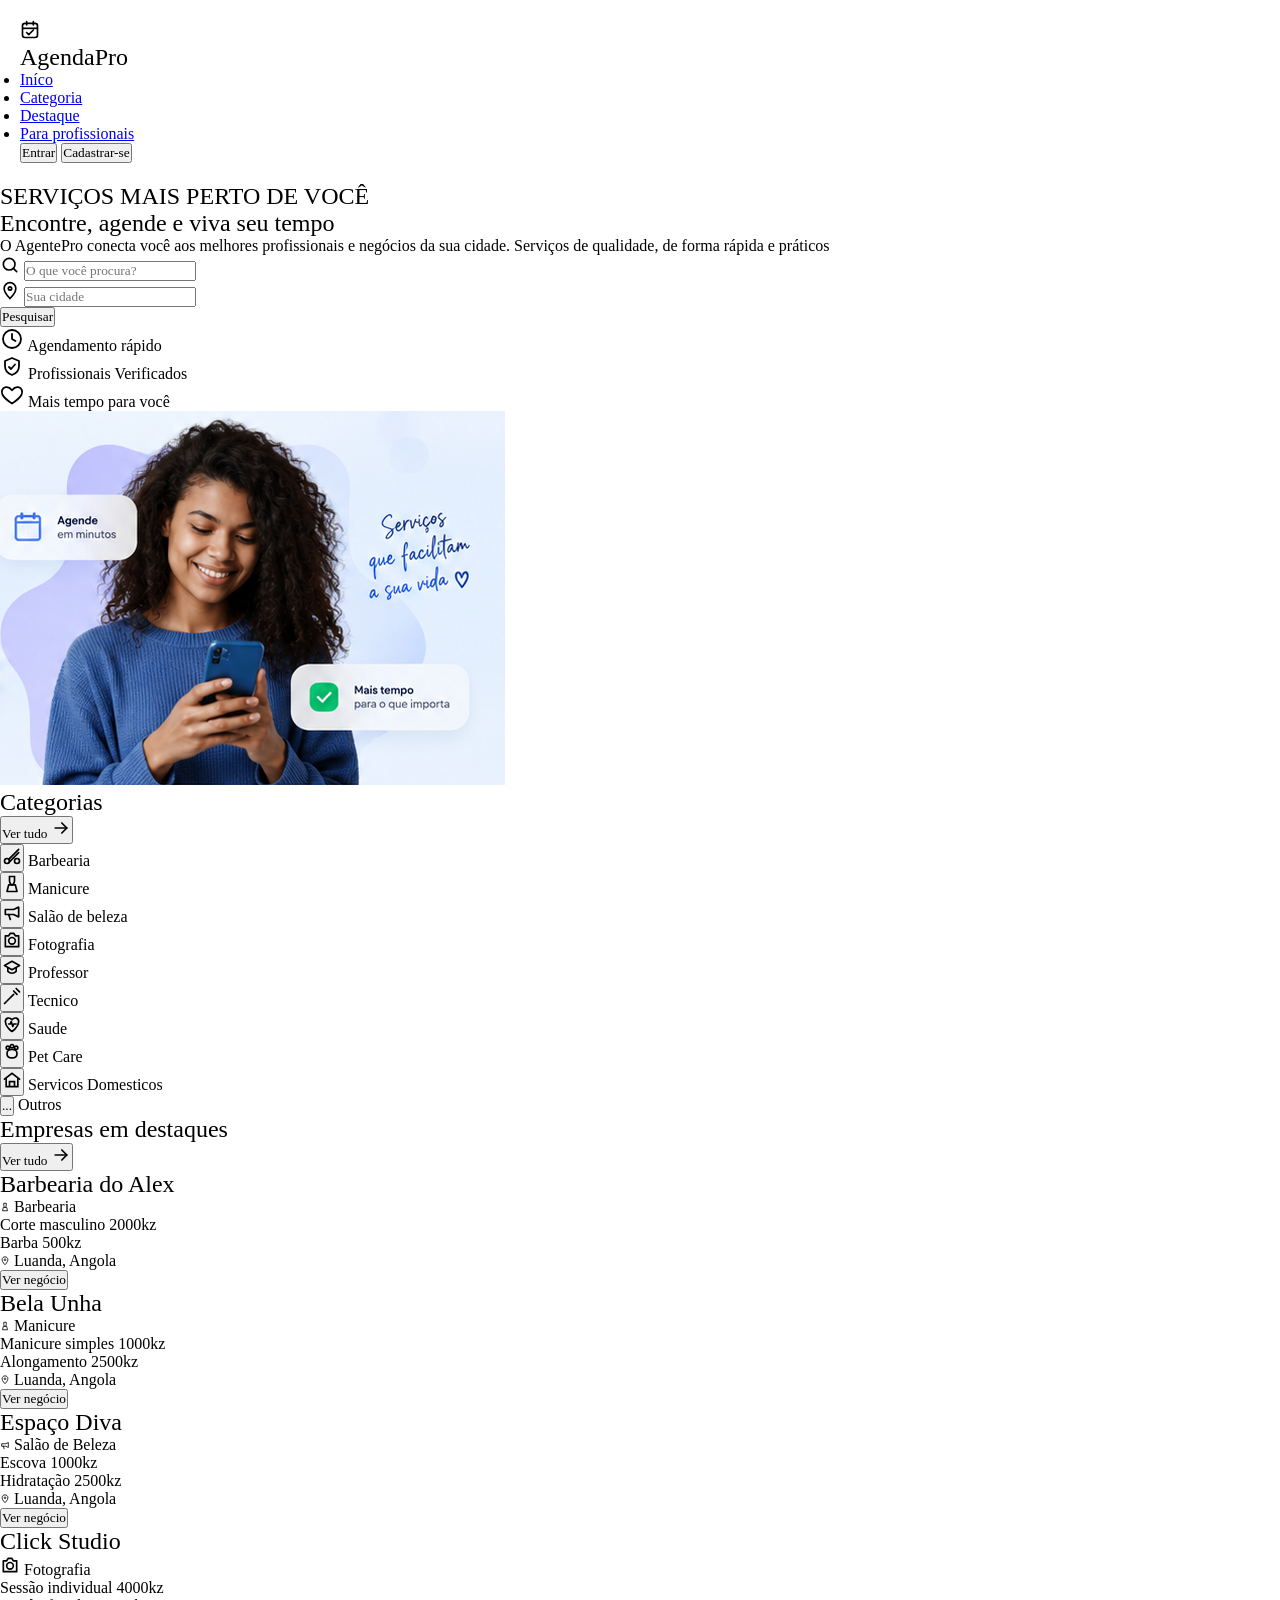
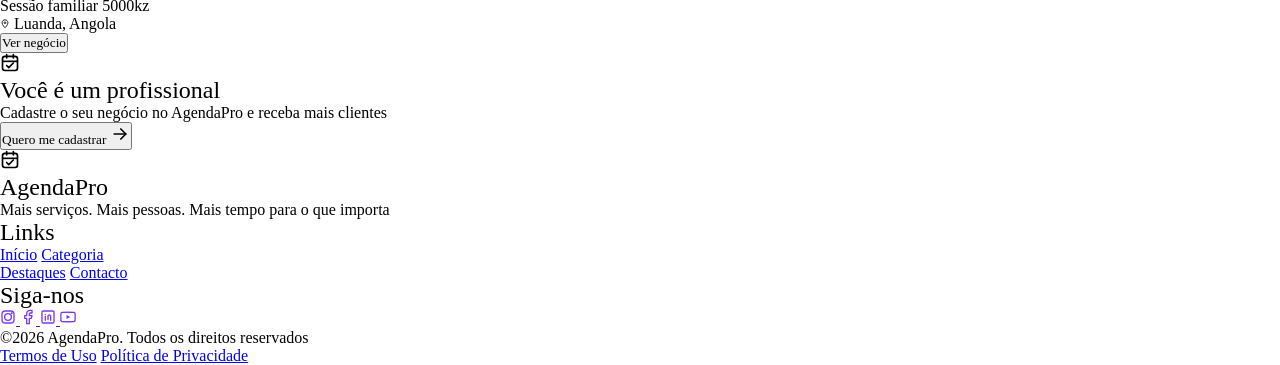
==== index.html @ dd59af43 "HTML Terminado" ====
<!DOCTYPE html>
<html lang="pt-br">

<head>
    <meta charset="UTF-8">
    <meta name="viewport" content="width=device-width, initial-scale=1.0">
    <link rel="stylesheet" href="src/css/import.css">
    <title>AgendaPro - Home</title>
</head>

<body>
    <header>
        <div class="agendaPro">
            <svg viewBox="0 0 24 24" fill="none" width="20px">
                <rect x="3" y="4" width="18" height="17" rx="3" stroke="currentColor" stroke-width="2" />
                <path d="M8 2V6M16 2V6" stroke="currentColor" stroke-width="2" stroke-linecap="round" />
                <path d="M3 10H21" stroke="currentColor" stroke-width="2" />
                <path d="M8 15L10.5 17.5L16 12" stroke="currentColor" stroke-width="2" stroke-linecap="round"
                    stroke-linejoin="round" />
            </svg>
            <h2>Agenda<span>Pro</span></h2>
        </div>
        <nav class="navbar">
            <ul>
                <li><a href="#home">Iníco</a></li>
                <li><a href="#categoria">Categoria</a></li>
                <li><a href="#destaque">Destaque</a></li>
                <li><a href="#profissional">Para profissionais</a></li>
            </ul>
        </nav>
        <div class="loginCadastro perfil">
            <button type="button" class="login">Entrar</button>
            <button type="button" class="cadastro">Cadastrar-se</button>
        </div>
    </header>

    <main class="container">
        <section id="home">
            <div class="content">
                <h2>SERVIÇOS MAIS PERTO DE VOCÊ</h2>
                <h1>Encontre, agende e <span>viva seu tempo</span></h1>
                <p>O AgentePro conecta você aos melhores profissionais e negócios da sua cidade. Serviços de qualidade,
                    de forma rápida e práticos</p>
                <div class="search-content">
                    <div class="content-input">
                        <svg viewBox="0 0 24 24" fill="none" width="20px">
                            <circle cx="11" cy="11" r="7" stroke="currentColor" stroke-width="2" />
                            <path d="M20 20L16 16" stroke="currentColor" stroke-width="2" stroke-linecap="round" />
                        </svg>
                        <input type="text" name="" id="search" placeholder="O que você procura?">
                    </div>
                    <div class="content-input">
                        <svg viewBox="0 0 24 24" fill="none" width="20px">
                            <path d="M12 21C12 21 19 14 19 9
                                     C19 5.1 15.9 2 12 2
                                     C8.1 2 5 5.1 5 9
                                     C5 14 12 21 12 21Z" stroke="currentColor" stroke-width="2" />
                            <circle cx="12" cy="9" r="2" stroke="currentColor" stroke-width="2" />
                        </svg>
                        <input type="text" name="" id="location" placeholder="Sua cidade">
                    </div>
                    <button type="button" class="pesquisar">Pesquisar</button>
                </div>
            </div>
            <div class="content-info">
                <div class="info">
                    <svg width="24" height="24" viewBox="0 0 24 24" fill="none" xmlns="http://www.w3.org/2000/svg"
                        xmlns:c2pa="http://c2pa.org/manifest" width="20px">
                        <circle cx="12" cy="12" r="9" stroke="currentColor" stroke-width="1.8" />
                        <path d="M12 7v5l3.5 2" stroke="currentColor" stroke-width="1.8" stroke-linecap="round"
                            stroke-linejoin="round" />
                    </svg>

                    <span>Agendamento rápido</span>
                </div>
                <div class="info">
                    <svg width="24" height="24" viewBox="0 0 24 24" fill="none" xmlns="http://www.w3.org/2000/svg"
                        xmlns:c2pa="http://c2pa.org/manifest" width="20px">
                        <path d="M12 3l7 3v5c0 4.5-3 7.6-7 9-4-1.4-7-4.5-7-9V6l7-3z" stroke="currentColor"
                            stroke-width="1.8" stroke-linecap="round" stroke-linejoin="round" />
                        <path d="M9 12l2 2 4-4.5" stroke="currentColor" stroke-width="1.8" stroke-linecap="round"
                            stroke-linejoin="round" />
                    </svg>
                    <span>Profissionais Verificados</span>
                </div>
                <div class="info">
                    <svg width="24" height="24" viewBox="0 0 24 24" fill="none" xmlns="http://www.w3.org/2000/svg"
                        xmlns:c2pa="http://c2pa.org/manifest" width="20px">
                        <path
                            d="M12 20.5s-7-4.35-9.5-8.7C.9 8.6 2.1 5 5.6 4.2 8 3.6 10 4.7 12 7.2c2-2.5 4-3.6 6.4-3 3.5.8 4.7 4.4 3.1 7.6C19 16.15 12 20.5 12 20.5z"
                            stroke="currentColor" stroke-width="1.8" stroke-linecap="round" stroke-linejoin="round" />
                    </svg>
                    <span>Mais tempo para você</span>
                </div>
            </div>
            <img src="src/images/home-jovem.png" alt="banner">
        </section>
        <section id="categoria">
            <div class="all-view">
                <h1>Categorias</h1>
                <button type="button" class="btn-view">
                    <span>Ver tudo</span>
                    <svg viewBox="0 0 24 24" fill="none" width="20px">
                        <path d="M5 12H19" stroke="currentColor" stroke-width="2" stroke-linecap="round" />
                        <path d="M13 6L19 12L13 18" stroke="currentColor" stroke-width="2" stroke-linecap="round"
                            stroke-linejoin="round" />
                    </svg>
                </button>
            </div>
            <div class="content-categorias">
                <div class="categoria-icon">
                    <button class="">
                        <svg viewBox="0 0 24 24" fill="none" width="20px" width="20px">
                            <circle cx="6" cy="18" r="3" stroke="currentColor" stroke-width="2" />
                            <circle cx="18" cy="18" r="3" stroke="currentColor" stroke-width="2" />
                            <path d="M8 16L20 4M8 20L20 8" stroke="currentColor" stroke-width="2"
                                stroke-linecap="round" />
                        </svg>
                    </button>
                    <span>Barbearia</span>
                </div>
                <div class="categoria-icon">
                    <button class="">
                        <svg viewBox="0 0 24 24" fill="none" width="20px">
                            <path d="M9 3H15V8
                                     C15 11 13 13 12 13
                                     C11 13 9 11 9 8V3Z" stroke="currentColor" stroke-width="2" />
                            <path d="M8 13H16L18 21H6L8 13Z" stroke="currentColor" stroke-width="2"
                                stroke-linejoin="round" />
                        </svg>
                    </button>
                    <span>Manicure</span>
                </div>
                <div class="categoria-icon">
                    <button class="">
                        <svg viewBox="0 0 24 24" fill="none" width="20px">
                            <path d="M4 9H14L20 6V18L14 15H4V9Z" stroke="currentColor" stroke-width="2"
                                stroke-linejoin="round" />
                            <path d="M8 15L10 21" stroke="currentColor" stroke-width="2" stroke-linecap="round" />
                        </svg>
                    </button>
                    <span>Salão de beleza</span>
                </div>
                <div class="categoria-icon">
                    <button class="">
                        <svg viewBox="0 0 24 24" fill="none" width="20px">
                            <path d="M4 7H8L10 4H14L16 7H20V20H4V7Z" stroke="currentColor" stroke-width="2"
                                stroke-linejoin="round" />
                            <circle cx="12" cy="13" r="4" stroke="currentColor" stroke-width="2" />
                        </svg>
                    </button>
                    <span>Fotografia</span>
                </div>
                <div class="categoria-icon">
                    <button class="">
                        <svg viewBox="0 0 24 24" fill="none" width="20px">
                            <path d="M3 9L12 4L21 9L12 14L3 9Z" stroke="currentColor" stroke-width="2"
                                stroke-linejoin="round" />
                            <path d="M7 12V16C10 19 14 19 17 16V12" stroke="currentColor" stroke-width="2" />
                        </svg>
                    </button>
                    <span>Professor</span>
                </div>
                <div class="categoria-icon">
                    <button class="">
                        <svg viewBox="0 0 24 24" fill="none" width="20px">
                            <path d="M14 6L18 10M6 18L14 10" stroke="currentColor" stroke-width="2"
                                stroke-linecap="round" />
                            <path d="M5 19L3 21M17 3L21 7" stroke="currentColor" stroke-width="2"
                                stroke-linecap="round" />
                        </svg>
                    </button>
                    <span>Tecnico</span>
                </div>
                <div class="categoria-icon">
                    <button class="">
                        <svg viewBox="0 0 24 24" fill="none" width="20px">
                            <path d="M12 21S4 16 4 9
                                     C4 5 9 3 12 7
                                     C15 3 20 5 20 9
                                     C20 16 12 21 12 21Z" stroke="currentColor" stroke-width="2"
                                stroke-linejoin="round" />
                            <path d="M8 12H10L11 9L13 15L14 12H17" stroke="currentColor" stroke-width="2"
                                stroke-linecap="round" stroke-linejoin="round" />
                        </svg>
                    </button>
                    <span>Saude</span>
                </div>
                <div class="categoria-icon">
                    <button class="">
                        <svg viewBox="0 0 24 24" fill="none" width="20px">
                            <path d="M12 19C8 19 6 17 6 14
                                     C6 11 8 9 12 9
                                     C16 9 18 11 18 14
                                     C18 17 16 19 12 19Z" stroke="currentColor" stroke-width="2" />
                            <circle cx="7" cy="7" r="2" stroke="currentColor" stroke-width="2" />
                            <circle cx="12" cy="5" r="2" stroke="currentColor" stroke-width="2" />
                            <circle cx="17" cy="7" r="2" stroke="currentColor" stroke-width="2" />
                        </svg>
                    </button>
                    <span>Pet Care</span>
                </div>
                <div class="categoria-icon">
                    <button class="">
                        <svg viewBox="0 0 24 24" fill="none" width="20px">
                            <path d="M3 11L12 4L21 11" stroke="currentColor" stroke-width="2" stroke-linecap="round" />
                            <path d="M5 10V20H19V10" stroke="currentColor" stroke-width="2" />
                            <path d="M9 20V14H15V20" stroke="currentColor" stroke-width="2" />
                        </svg>
                    </button>
                    <span>Servicos Domesticos</span>
                </div>
                <div class="categoria-icon">
                    <button class=""><span>...</span></button>
                    <span>Outros</span>
                </div>
            </div>
        </section>
        <section id="destaque">
            <div class="all-view">
                <h1>Empresas em destaques</h1>
                <button type="button" class="btn-view">
                    <span>Ver tudo</span>
                    <svg viewBox="0 0 24 24" fill="none" width="20px">
                        <path d="M5 12H19" stroke="currentColor" stroke-width="2" stroke-linecap="round" />
                        <path d="M13 6L19 12L13 18" stroke="currentColor" stroke-width="2" stroke-linecap="round"
                            stroke-linejoin="round" />
                    </svg>
                </button>
            </div>

            <div class="cards-destaque">
                <div class="cards">
                    <div class="cards-img"></div>
                    <div class="cards-info">
                        <h2>Barbearia do Alex</h2>
                        <div class="cards-icon">
                            <svg viewBox="0 0 24 24" fill="none" width="10px">
                                <path d="M9 3H15V8
                                         C15 11 13 13 12 13
                                         C11 13 9 11 9 8V3Z" stroke="currentColor" stroke-width="2" />
                                <path d="M8 13H16L18 21H6L8 13Z" stroke="currentColor" stroke-width="2"
                                    stroke-linejoin="round" />
                            </svg>
                            <span>Barbearia</span>
                        </div>
                        <div class="card-price">
                            <span>Corte masculino</span>
                            <span>2000kz</span>
                        </div>
                        <div class="card-price">
                            <span>Barba</span>
                            <span>500kz</span>
                        </div>
                        <div class="card-location">
                            <svg viewBox="0 0 24 24" fill="none" width="10px">
                                <path d="M12 21C12 21 19 14 19 9
                                         C19 5.1 15.9 2 12 2
                                         C8.1 2 5 5.1 5 9
                                         C5 14 12 21 12 21Z" stroke="currentColor" stroke-width="2" />
                                <circle cx="12" cy="9" r="2" stroke="currentColor" stroke-width="2" />
                            </svg>
                            <span>Luanda, Angola</span>
                        </div>
                        <button type="button" class="view-business">Ver negócio</button>
                    </div>
                </div>
                <div class="cards">
                    <div class="cards-img"></div>
                    <div class="cards-info">
                        <h2>Bela Unha</h2>
                        <div class="cards-icon">
                            <svg viewBox="0 0 24 24" fill="none" width="10px">
                                <path d="M9 3H15V8
                                         C15 11 13 13 12 13
                                         C11 13 9 11 9 8V3Z" stroke="currentColor" stroke-width="2" />
                                <path d="M8 13H16L18 21H6L8 13Z" stroke="currentColor" stroke-width="2"
                                    stroke-linejoin="round" />
                            </svg>
                            <span>Manicure</span>
                        </div>
                        <div class="card-price">
                            <span>Manicure simples</span>
                            <span>1000kz</span>
                        </div>
                        <div class="card-price">
                            <span>Alongamento</span>
                            <span>2500kz</span>
                        </div>
                        <div class="card-location">
                            <svg viewBox="0 0 24 24" fill="none" width="10px">
                                <path d="M12 21C12 21 19 14 19 9
                                         C19 5.1 15.9 2 12 2
                                         C8.1 2 5 5.1 5 9
                                         C5 14 12 21 12 21Z" stroke="currentColor" stroke-width="2" />
                                <circle cx="12" cy="9" r="2" stroke="currentColor" stroke-width="2" />
                            </svg>
                            <span>Luanda, Angola</span>
                        </div>
                        <button type="button" class="view-business">Ver negócio</button>
                    </div>
                </div>
                <div class="cards">
                    <div class="cards-img"></div>
                    <div class="cards-info">
                        <h2>Espaço Diva</h2>
                        <div class="cards-icon">
                            <svg viewBox="0 0 24 24" fill="none" width="10px">
                                <path d="M4 9H14L20 6V18L14 15H4V9Z" stroke="currentColor" stroke-width="2"
                                    stroke-linejoin="round" />
                                <path d="M8 15L10 21" stroke="currentColor" stroke-width="2" stroke-linecap="round" />
                            </svg>
                            <span>Salão de Beleza</span>
                        </div>
                        <div class="card-price">
                            <span>Escova</span>
                            <span>1000kz</span>
                        </div>
                        <div class="card-price">
                            <span>Hidratação</span>
                            <span>2500kz</span>
                        </div>
                        <div class="card-location">
                            <svg viewBox="0 0 24 24" fill="none" width="10px">
                                <path d="M12 21C12 21 19 14 19 9
                                         C19 5.1 15.9 2 12 2
                                         C8.1 2 5 5.1 5 9
                                         C5 14 12 21 12 21Z" stroke="currentColor" stroke-width="2" />
                                <circle cx="12" cy="9" r="2" stroke="currentColor" stroke-width="2" />
                            </svg>
                            <span>Luanda, Angola</span>
                        </div>
                        <button type="button" class="view-business">Ver negócio</button>
                    </div>
                </div>
                <div class="cards">
                    <div class="cards-img"></div>
                    <div class="cards-info">
                        <h2>Click Studio</h2>
                        <div class="cards-icon">
                            <svg viewBox="0 0 24 24" fill="none" width="20px">
                                <path d="M4 7H8L10 4H14L16 7H20V20H4V7Z" stroke="currentColor" stroke-width="2"
                                    stroke-linejoin="round" />
                                <circle cx="12" cy="13" r="4" stroke="currentColor" stroke-width="2" />
                            </svg>
                            <span>Fotografia</span>
                        </div>
                        <div class="card-price">
                            <span>Sessão individual</span>
                            <span>4000kz</span>
                        </div>
                        <div class="card-price">
                            <span>Sessão familiar</span>
                            <span>5000kz</span>
                        </div>
                        <div class="card-location">
                            <svg viewBox="0 0 24 24" fill="none" width="10px">
                                <path d="M12 21C12 21 19 14 19 9
                                         C19 5.1 15.9 2 12 2
                                         C8.1 2 5 5.1 5 9
                                         C5 14 12 21 12 21Z" stroke="currentColor" stroke-width="2" />
                                <circle cx="12" cy="9" r="2" stroke="currentColor" stroke-width="2" />
                            </svg>
                            <span>Luanda, Angola</span>
                        </div>
                        <button type="button" class="view-business">Ver negócio</button>
                    </div>
                </div>
            </div>
        </section>
        <section id="profissional">
            <div class="profi-content">
                <svg viewBox="0 0 24 24" fill="none" width="20px">
                    <rect x="3" y="4" width="18" height="17" rx="3" stroke="currentColor" stroke-width="2" />
                    <path d="M8 2V6M16 2V6" stroke="currentColor" stroke-width="2" stroke-linecap="round" />
                    <path d="M3 10H21" stroke="currentColor" stroke-width="2" />
                    <path d="M8 15L10.5 17.5L16 12" stroke="currentColor" stroke-width="2" stroke-linecap="round"
                        stroke-linejoin="round" />
                </svg>
                <div>
                    <h1>Você é um profissional</h1>
                    <span>Cadastre o seu negócio no AgendaPro e receba mais clientes</span>
                </div>
            </div>
            <button type="button">
                <span>Quero me cadastrar</span>
                <svg viewBox="0 0 24 24" fill="none" width="20px">
                    <path d="M5 12H19" stroke="currentColor" stroke-width="2" stroke-linecap="round" />
                    <path d="M13 6L19 12L13 18" stroke="currentColor" stroke-width="2" stroke-linecap="round"
                        stroke-linejoin="round" />
                </svg>
            </button>
        </section>
    </main>

    <footer>
        <div class="footer-content">
            <div class="agendaPro-info">
                <div>
                    <svg viewBox="0 0 24 24" fill="none" width="20px">
                        <rect x="3" y="4" width="18" height="17" rx="3" stroke="currentColor" stroke-width="2" />
                        <path d="M8 2V6M16 2V6" stroke="currentColor" stroke-width="2" stroke-linecap="round" />
                        <path d="M3 10H21" stroke="currentColor" stroke-width="2" />
                        <path d="M8 15L10.5 17.5L16 12" stroke="currentColor" stroke-width="2" stroke-linecap="round"
                            stroke-linejoin="round" />
                    </svg>
                    <h2>Agenda<span>Pro</span></h2>
                </div>
                <span>Mais serviços. Mais pessoas. Mais tempo para o que importa</span>
            </div>
            <div class="footer-links">
                <h2>Links</h2>
                <div class="links">
                    <a href="#">Início</a>
                    <a href="#">Categoria</a>
                </div>
                <div class="links">
                    <a href="#">Destaques</a>
                    <a href="#">Contacto</a>
                </div>
            </div>
            <div class="social-media">
                <h2>Siga-nos</h2>
                <div class="icon-media">
                    <a href="">
                        <svg width="16" height="16" viewBox="0 0 24 24" fill="none" xmlns="http://www.w3.org/2000/svg">
                            <rect x="3" y="3" width="18" height="18" rx="5" stroke="#7C3AED" stroke-width="2" />
                            <circle cx="12" cy="12" r="5" stroke="#7C3AED" stroke-width="2" />
                            <circle cx="17.5" cy="6.5" r="1.5" fill="#7C3AED" />
                        </svg>
                    </a>
                    <a href="">
                        <svg width="16" height="16" viewBox="0 0 24 24" fill="none" xmlns="http://www.w3.org/2000/svg">
                            <path
                                d="M18 2H15C13.6739 2 12.4021 2.52678 11.4645 3.46447C10.5268 4.40215 10 5.67392 10 7V10H7V14H10V22H14V14H17L18 10H14V7C14 6.73478 14.1054 6.48043 14.2929 6.29289C14.4804 6.10536 14.7348 6 15 6H18V2Z"
                                stroke="#7C3AED" stroke-width="2" stroke-linecap="round" stroke-linejoin="round" />
                        </svg>
                    </a>
                    <a href="">
                        <svg width="16" height="16" viewBox="0 0 24 24" fill="none" xmlns="http://www.w3.org/2000/svg">
                            <rect x="3" y="3" width="18" height="18" rx="2" stroke="#7C3AED" stroke-width="2" />
                            <path
                                d="M8 11V17M8 8V8.01M12 16V11C12 10.4696 12.2107 9.96086 12.5858 9.58579C12.9609 9.21071 13.4696 9 14 9C14.5304 9 15.0391 9.21071 15.4142 9.58579C15.7893 9.96086 16 10.4696 16 11V17"
                                stroke="#7C3AED" stroke-width="2" stroke-linecap="round" stroke-linejoin="round" />
                        </svg>
                    </a>
                    <a href="">
                        <svg width="16" height="16" viewBox="0 0 24 24" fill="none" xmlns="http://www.w3.org/2000/svg">
                            <path
                                d="M22.54 6.42C22.42 5.72 21.87 5.17 21.17 5.05C19.91 4.9 12 4.9 12 4.9C12 4.9 4.09 4.9 2.83 5.05C2.13 5.17 1.58 5.72 1.46 6.42C1.3 7.68 1.3 12 1.3 12C1.3 12 1.3 16.32 1.46 17.58C1.58 18.28 2.13 18.83 2.83 18.95C4.09 19.1 12 19.1 12 19.1C12 19.1 19.91 19.1 21.17 18.95C21.87 18.83 22.42 18.28 22.54 17.58C22.7 16.32 22.7 12 22.7 12C22.7 12 22.7 7.68 22.54 6.42Z"
                                stroke="#7C3AED" stroke-width="2" stroke-linecap="round" stroke-linejoin="round" />
                            <path d="M9.75 15.02L15.5 12L9.75 8.98V15.02Z" fill="#7C3AED" />
                        </svg>
                    </a>
                </div>
            </div>
        </div>
        <div class="copyright">
            <span>&copy;2026 AgendaPro. Todos os direitos reservados</span>
            <div>
                <a href="#">Termos de Uso</a>
                <a href="#">Política de Privacidade</a>
            </div>
        </div>
    </footer>
</body>

</html>
---- src/css/import.css ----
@import url('header.css');
@import url('varieble.css');
@import url('reset.css');
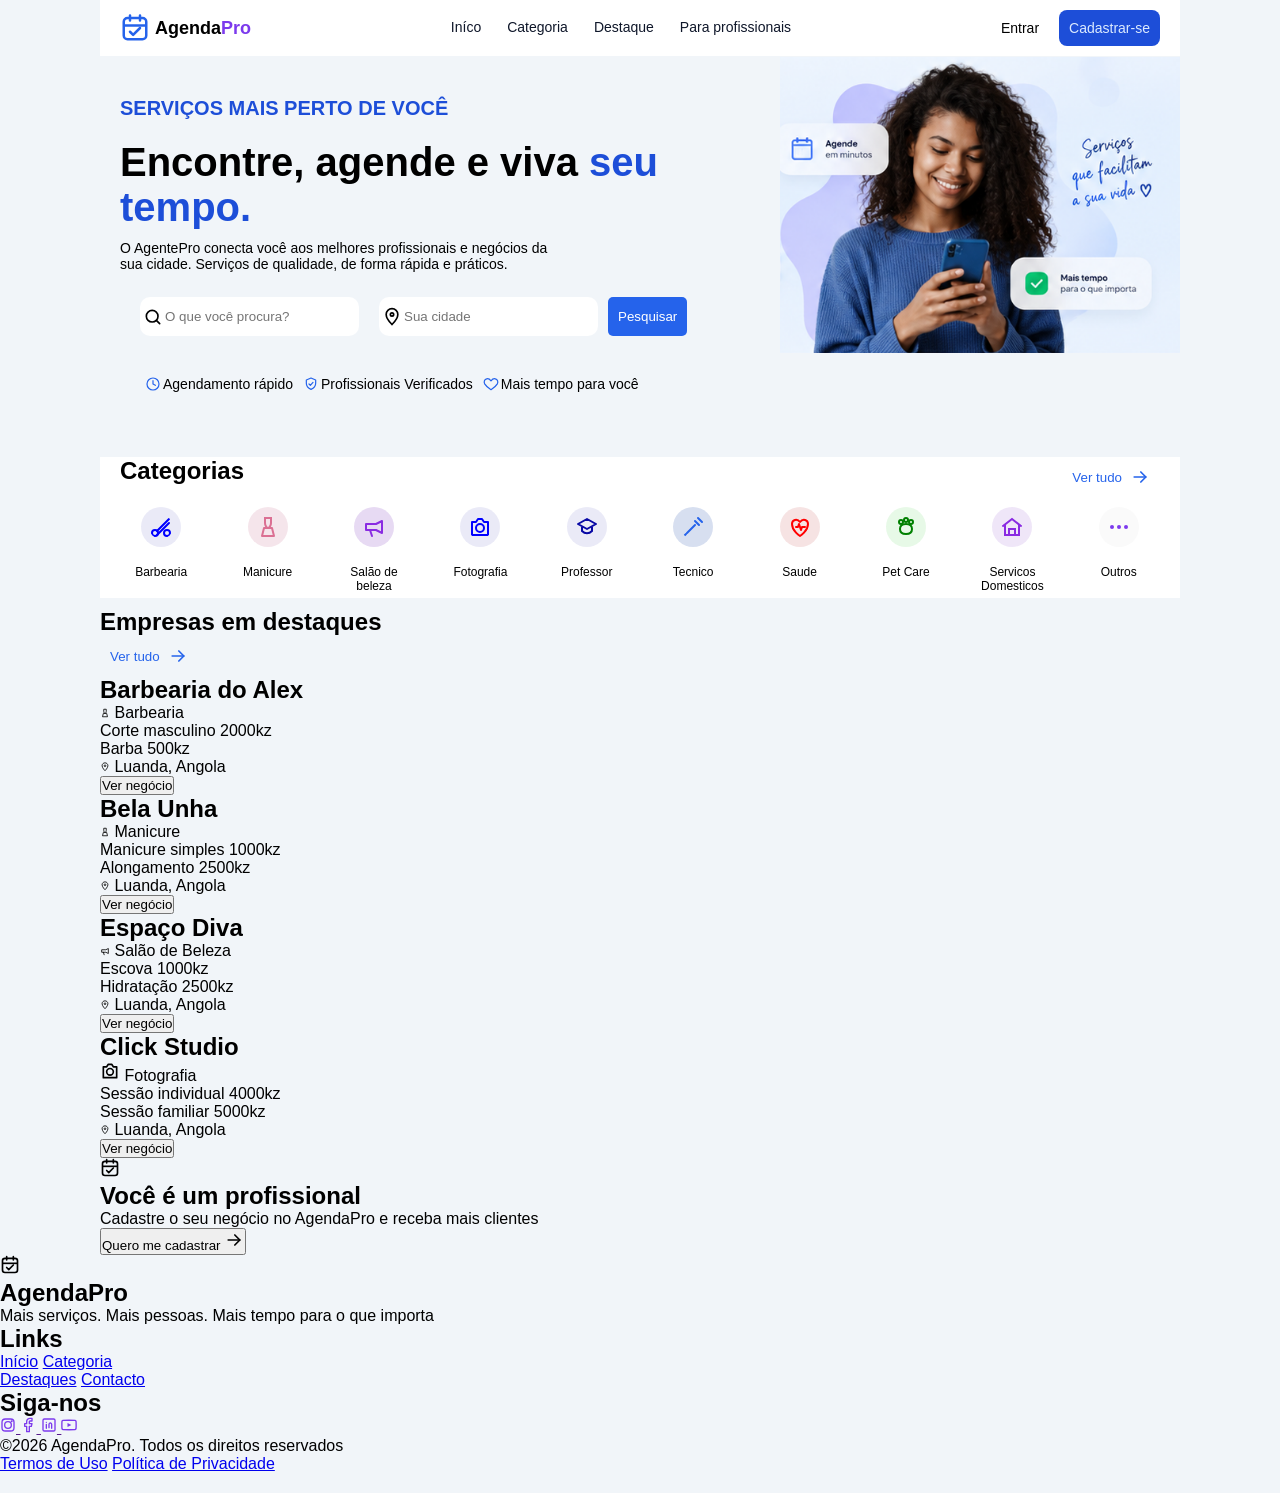
==== commit 47e57a12: "Atualização" ====
--- a/index.html
+++ b/index.html
@@ -5,6 +5,7 @@
     <meta charset="UTF-8">
     <meta name="viewport" content="width=device-width, initial-scale=1.0">
     <link rel="stylesheet" href="src/css/import.css">
+    <link rel="stylesheet" href="src/css/home/style.css">
     <title>AgendaPro - Home</title>
 </head>
 
@@ -38,9 +39,9 @@
         <section id="home">
             <div class="content">
                 <h2>SERVIÇOS MAIS PERTO DE VOCÊ</h2>
-                <h1>Encontre, agende e <span>viva seu tempo</span></h1>
+                <h1>Encontre, agende e viva <span>seu tempo.</span></h1>
                 <p>O AgentePro conecta você aos melhores profissionais e negócios da sua cidade. Serviços de qualidade,
-                    de forma rápida e práticos</p>
+                    de forma rápida e práticos.</p>
                 <div class="search-content">
                     <div class="content-input">
                         <svg viewBox="0 0 24 24" fill="none" width="20px">
@@ -61,39 +62,40 @@
                     </div>
                     <button type="button" class="pesquisar">Pesquisar</button>
                 </div>
-            </div>
-            <div class="content-info">
-                <div class="info">
-                    <svg width="24" height="24" viewBox="0 0 24 24" fill="none" xmlns="http://www.w3.org/2000/svg"
-                        xmlns:c2pa="http://c2pa.org/manifest" width="20px">
-                        <circle cx="12" cy="12" r="9" stroke="currentColor" stroke-width="1.8" />
-                        <path d="M12 7v5l3.5 2" stroke="currentColor" stroke-width="1.8" stroke-linecap="round"
-                            stroke-linejoin="round" />
-                    </svg>
-
-                    <span>Agendamento rápido</span>
-                </div>
-                <div class="info">
-                    <svg width="24" height="24" viewBox="0 0 24 24" fill="none" xmlns="http://www.w3.org/2000/svg"
-                        xmlns:c2pa="http://c2pa.org/manifest" width="20px">
-                        <path d="M12 3l7 3v5c0 4.5-3 7.6-7 9-4-1.4-7-4.5-7-9V6l7-3z" stroke="currentColor"
-                            stroke-width="1.8" stroke-linecap="round" stroke-linejoin="round" />
-                        <path d="M9 12l2 2 4-4.5" stroke="currentColor" stroke-width="1.8" stroke-linecap="round"
-                            stroke-linejoin="round" />
-                    </svg>
-                    <span>Profissionais Verificados</span>
-                </div>
-                <div class="info">
-                    <svg width="24" height="24" viewBox="0 0 24 24" fill="none" xmlns="http://www.w3.org/2000/svg"
-                        xmlns:c2pa="http://c2pa.org/manifest" width="20px">
-                        <path
-                            d="M12 20.5s-7-4.35-9.5-8.7C.9 8.6 2.1 5 5.6 4.2 8 3.6 10 4.7 12 7.2c2-2.5 4-3.6 6.4-3 3.5.8 4.7 4.4 3.1 7.6C19 16.15 12 20.5 12 20.5z"
-                            stroke="currentColor" stroke-width="1.8" stroke-linecap="round" stroke-linejoin="round" />
-                    </svg>
-                    <span>Mais tempo para você</span>
-                </div>
-            </div>
-            <img src="src/images/home-jovem.png" alt="banner">
+                <div class="content-info">
+                    <div class="info">
+                        <svg width="24" height="24" viewBox="0 0 24 24" fill="none" xmlns="http://www.w3.org/2000/svg"
+                            xmlns:c2pa="http://c2pa.org/manifest" width="20px">
+                            <circle cx="12" cy="12" r="9" stroke="currentColor" stroke-width="1.8" />
+                            <path d="M12 7v5l3.5 2" stroke="currentColor" stroke-width="1.8" stroke-linecap="round"
+                                stroke-linejoin="round" />
+                        </svg>
+
+                        <span>Agendamento rápido</span>
+                    </div>
+                    <div class="info">
+                        <svg width="24" height="24" viewBox="0 0 24 24" fill="none" xmlns="http://www.w3.org/2000/svg"
+                            xmlns:c2pa="http://c2pa.org/manifest" width="20px">
+                            <path d="M12 3l7 3v5c0 4.5-3 7.6-7 9-4-1.4-7-4.5-7-9V6l7-3z" stroke="currentColor"
+                                stroke-width="1.8" stroke-linecap="round" stroke-linejoin="round" />
+                            <path d="M9 12l2 2 4-4.5" stroke="currentColor" stroke-width="1.8" stroke-linecap="round"
+                                stroke-linejoin="round" />
+                        </svg>
+                        <span>Profissionais Verificados</span>
+                    </div>
+                    <div class="info">
+                        <svg width="24" height="24" viewBox="0 0 24 24" fill="none" xmlns="http://www.w3.org/2000/svg"
+                            xmlns:c2pa="http://c2pa.org/manifest" width="20px">
+                            <path
+                                d="M12 20.5s-7-4.35-9.5-8.7C.9 8.6 2.1 5 5.6 4.2 8 3.6 10 4.7 12 7.2c2-2.5 4-3.6 6.4-3 3.5.8 4.7 4.4 3.1 7.6C19 16.15 12 20.5 12 20.5z"
+                                stroke="currentColor" stroke-width="1.8" stroke-linecap="round"
+                                stroke-linejoin="round" />
+                        </svg>
+                        <span>Mais tempo para você</span>
+                    </div>
+                </div>
+            </div>
+            <div><img src="src/images/home-jovem.png" alt="banner"></div>
         </section>
         <section id="categoria">
             <div class="all-view">
@@ -110,7 +112,8 @@
             <div class="content-categorias">
                 <div class="categoria-icon">
                     <button class="">
-                        <svg viewBox="0 0 24 24" fill="none" width="20px" width="20px">
+                        <svg viewBox="0 0 24 24" fill="none" width="20px"
+                            style="background-color: rgba(230, 230, 245, 0.815); color: blue;">
                             <circle cx="6" cy="18" r="3" stroke="currentColor" stroke-width="2" />
                             <circle cx="18" cy="18" r="3" stroke="currentColor" stroke-width="2" />
                             <path d="M8 16L20 4M8 20L20 8" stroke="currentColor" stroke-width="2"
@@ -121,7 +124,8 @@
                 </div>
                 <div class="categoria-icon">
                     <button class="">
-                        <svg viewBox="0 0 24 24" fill="none" width="20px">
+                        <svg viewBox="0 0 24 24" fill="none" width="20px"
+                            style="background-color: rgba(243, 224, 231, 0.829); color: palevioletred;">
                             <path d="M9 3H15V8
                                      C15 11 13 13 12 13
                                      C11 13 9 11 9 8V3Z" stroke="currentColor" stroke-width="2" />
@@ -133,7 +137,8 @@
                 </div>
                 <div class="categoria-icon">
                     <button class="">
-                        <svg viewBox="0 0 24 24" fill="none" width="20px">
+                        <svg viewBox="0 0 24 24" fill="none" width="20px"
+                            style="background-color: rgba(226, 210, 241, 0.815); color: blueviolet;">
                             <path d="M4 9H14L20 6V18L14 15H4V9Z" stroke="currentColor" stroke-width="2"
                                 stroke-linejoin="round" />
                             <path d="M8 15L10 21" stroke="currentColor" stroke-width="2" stroke-linecap="round" />
@@ -143,7 +148,8 @@
                 </div>
                 <div class="categoria-icon">
                     <button class="">
-                        <svg viewBox="0 0 24 24" fill="none" width="20px">
+                        <svg viewBox="0 0 24 24" fill="none" width="20px"
+                            style="background-color: rgba(230, 230, 245, 0.815); color: blue;">
                             <path d="M4 7H8L10 4H14L16 7H20V20H4V7Z" stroke="currentColor" stroke-width="2"
                                 stroke-linejoin="round" />
                             <circle cx="12" cy="13" r="4" stroke="currentColor" stroke-width="2" />
@@ -153,7 +159,8 @@
                 </div>
                 <div class="categoria-icon">
                     <button class="">
-                        <svg viewBox="0 0 24 24" fill="none" width="20px">
+                        <svg viewBox="0 0 24 24" fill="none" width="20px"
+                            style="background-color: rgba(230, 230, 245, 0.815); color: rgb(8, 8, 165);">
                             <path d="M3 9L12 4L21 9L12 14L3 9Z" stroke="currentColor" stroke-width="2"
                                 stroke-linejoin="round" />
                             <path d="M7 12V16C10 19 14 19 17 16V12" stroke="currentColor" stroke-width="2" />
@@ -163,7 +170,8 @@
                 </div>
                 <div class="categoria-icon">
                     <button class="">
-                        <svg viewBox="0 0 24 24" fill="none" width="20px">
+                        <svg viewBox="0 0 24 24" fill="none" width="20px"
+                            style="background-color: #d0daeed8; color: #2563EB;">
                             <path d="M14 6L18 10M6 18L14 10" stroke="currentColor" stroke-width="2"
                                 stroke-linecap="round" />
                             <path d="M5 19L3 21M17 3L21 7" stroke="currentColor" stroke-width="2"
@@ -174,7 +182,8 @@
                 </div>
                 <div class="categoria-icon">
                     <button class="">
-                        <svg viewBox="0 0 24 24" fill="none" width="20px">
+                        <svg viewBox="0 0 24 24" fill="none" width="20px"
+                            style="background-color: rgba(245, 222, 222, 0.829); color: red;">
                             <path d="M12 21S4 16 4 9
                                      C4 5 9 3 12 7
                                      C15 3 20 5 20 9
@@ -188,7 +197,8 @@
                 </div>
                 <div class="categoria-icon">
                     <button class="">
-                        <svg viewBox="0 0 24 24" fill="none" width="20px">
+                        <svg viewBox="0 0 24 24" fill="none" width="20px"
+                            style="background-color: rgba(226, 248, 226, 0.815); color: green;">
                             <path d="M12 19C8 19 6 17 6 14
                                      C6 11 8 9 12 9
                                      C16 9 18 11 18 14
@@ -202,7 +212,8 @@
                 </div>
                 <div class="categoria-icon">
                     <button class="">
-                        <svg viewBox="0 0 24 24" fill="none" width="20px">
+                        <svg viewBox="0 0 24 24" fill="none" width="20px"
+                            style="background-color: rgba(235, 223, 247, 0.781); color: blueviolet;">
                             <path d="M3 11L12 4L21 11" stroke="currentColor" stroke-width="2" stroke-linecap="round" />
                             <path d="M5 10V20H19V10" stroke="currentColor" stroke-width="2" />
                             <path d="M9 20V14H15V20" stroke="currentColor" stroke-width="2" />
@@ -211,7 +222,14 @@
                     <span>Servicos Domesticos</span>
                 </div>
                 <div class="categoria-icon">
-                    <button class=""><span>...</span></button>
+                    <button class="outros">
+                        <svg width="24" height="24" viewBox="0 0 24 24" fill="none" xmlns="http://www.w3.org/2000/svg"
+                            style="background-color: #fafafa; color: #fff;">
+                            <circle cx="5" cy="12" r="2" fill="#7C3AED" />
+                            <circle cx="12" cy="12" r="2" fill="#7C3AED" />
+                            <circle cx="19" cy="12" r="2" fill="#7C3AED" />
+                        </svg>
+                    </button>
                     <span>Outros</span>
                 </div>
             </div>
--- a/src/css/home/style.css
+++ b/src/css/home/style.css
@@ -0,0 +1,183 @@
+body {
+    min-height: 100vh;
+    display: flex;
+    flex-direction: column;
+    background-color: var(--surface-secondary);
+    padding: 20px 0;
+}
+
+html,
+body {
+    scroll-behavior: smooth;
+}
+
+.container {
+    display: block;
+    margin: auto;
+    flex-direction: column;
+    width: 1080px;
+    max-width: 100%;
+    margin-top: 37px;
+}
+
+section {
+    width: 100%;
+}
+
+#home {
+    display: flex;
+    justify-content: space-between;
+    padding: 0 0 20px 20px;
+}
+
+#home img {
+    max-width: 400px;
+    object-fit: cover;
+}
+
+.content {
+    position: relative;
+    z-index: 99;
+    padding: 30px 14px 20px 0;
+}
+
+.content h2 {
+    color: var(--primary-dark);
+    font-size: clamp(10px, 2vw, 20px);
+    padding: 10px 0;
+}
+
+.content h1 {
+    font-size: clamp(1.1rem, 4vw, 2.5em);
+    padding: 10px 0;
+}
+
+.content h1 span {
+    color: var(--primary-dark);
+}
+
+.content p {
+    font-size: 14px;
+    width: 70%;
+    margin-bottom: 10px;
+}
+
+.search-content {
+    display: flex;
+    padding: 15px 0;
+
+}
+
+.content-input {
+    display: flex;
+    align-items: center;
+}
+
+.content-input svg {
+    position: relative;
+    left: 23px;
+}
+
+.content-input input {
+
+    padding: 12px 25px;
+    border: none;
+    border-radius: 10px;
+}
+
+.search-content button {
+    background-color: var(--primary);
+    color: #fff;
+    font-weight: 500;
+    padding: 10px;
+    margin-left: 10px;
+    border: none;
+    border-radius: 5px;
+    cursor: pointer;
+}
+
+.content-info {
+    display: flex;
+    padding: 20px;
+}
+
+.content-info .info {
+    display: flex;
+    align-items: center;
+    gap: 2px;
+    padding: 5px;
+}
+
+.content-info .info svg {
+    width: 16px;
+    height: 16px;
+    color: var(--primary);
+}
+
+.content-info .info span {
+    font-size: clamp(10px, 2vw, 14px);
+}
+
+#categoria {
+    background-color: #fff;
+    padding: 0 20px 5px 20px;
+    margin-bottom: 10px;
+}
+
+#categoria .all-view {
+    display: flex;
+    justify-content: space-between;
+}
+
+#categoria .all-view h1 {
+    font-size: clamp(18px, 3vw, 24px);
+}
+
+.all-view button {
+    display: flex;
+    align-items: center;
+    gap: 8px;
+    background-color: transparent;
+    color: var(--primary);
+    padding: 10px;
+    border: none;
+    cursor: pointer;
+    transition: all 0.3s ease;
+}
+
+.all-view button:hover {
+    transform: scale(1.05);
+}
+
+.content-categorias {
+    display: grid;
+    grid-template-columns: repeat(auto-fit, minmax(30px, 1fr));
+    gap: 24px;
+    justify-items: center;
+}
+
+.categoria-icon {
+    display: flex;
+    flex-direction: column;
+    align-items: center;
+    text-align: center;
+    gap: 5px;
+}
+
+.categoria-icon button {
+    background-color: transparent;
+    padding: 10px;
+    border: none;
+}
+
+.categoria-icon button svg {
+    height: 40px;
+    width: 40px;
+    padding: 8px;
+    border-radius: 50%;
+    background-color: var(--primary);
+}
+
+.categoria-icon span {
+    font-size: 12px;
+}
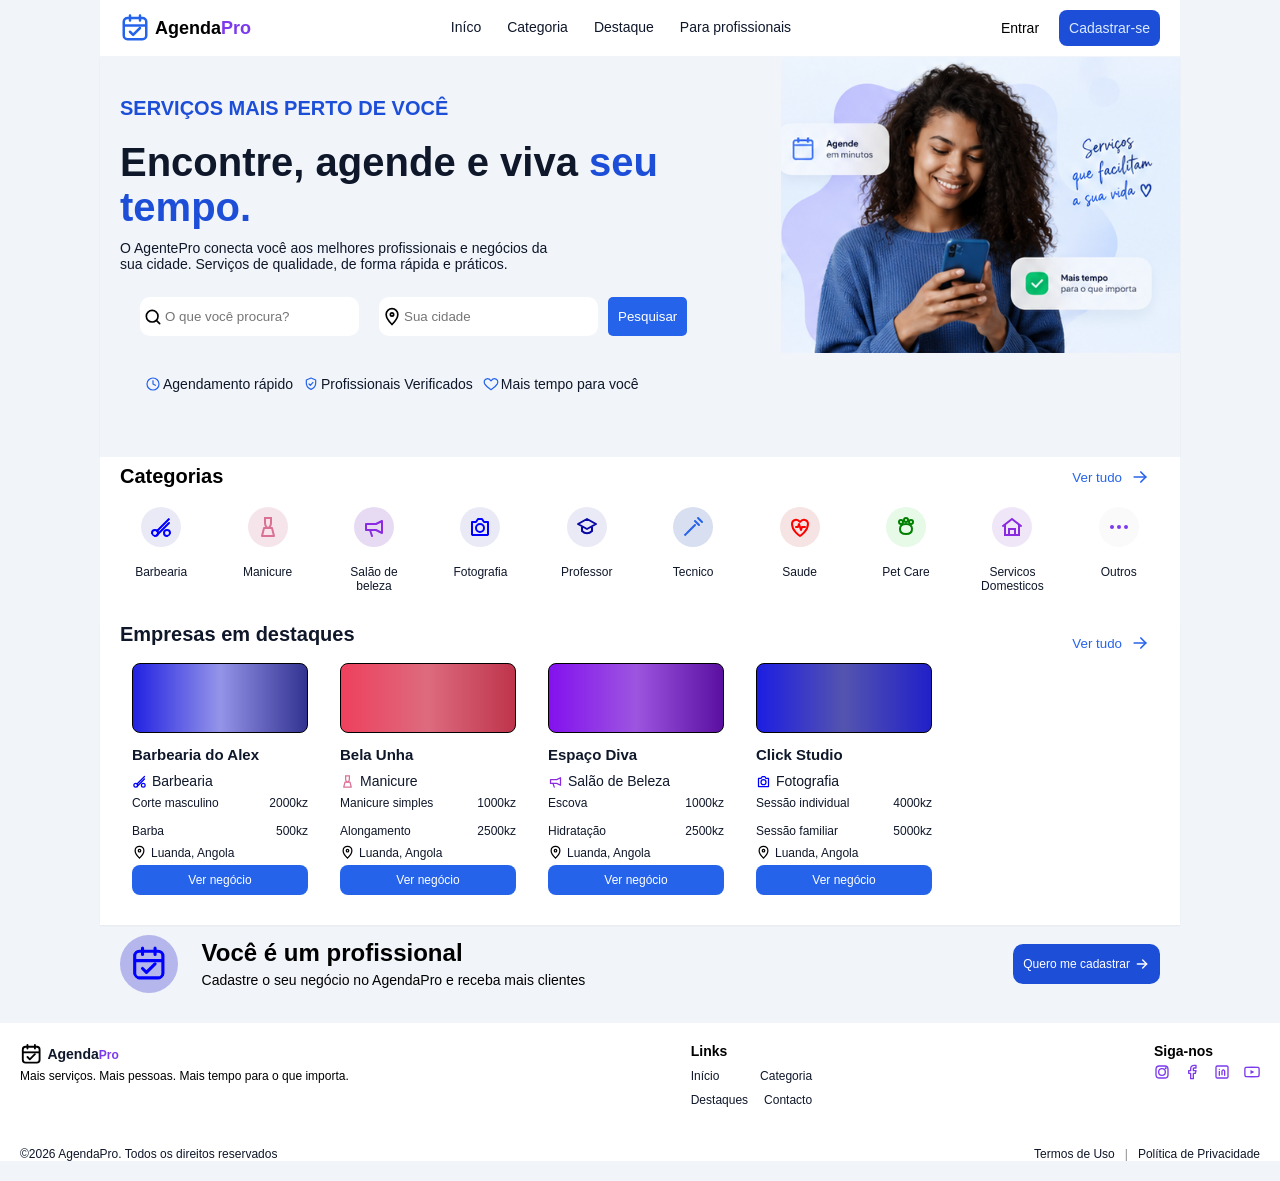
==== commit a485ea44: "home finalizada" ====
--- a/index.html
+++ b/index.html
@@ -95,7 +95,7 @@
                     </div>
                 </div>
             </div>
-            <div><img src="src/images/home-jovem.png" alt="banner"></div>
+            <div class="imagem"><img src="src/images/home-jovem.png" alt="banner"></div>
         </section>
         <section id="categoria">
             <div class="all-view">
@@ -249,26 +249,27 @@
 
             <div class="cards-destaque">
                 <div class="cards">
-                    <div class="cards-img"></div>
+                    <div class="cards-img barbearia"></div>
                     <div class="cards-info">
                         <h2>Barbearia do Alex</h2>
                         <div class="cards-icon">
-                            <svg viewBox="0 0 24 24" fill="none" width="10px">
-                                <path d="M9 3H15V8
-                                         C15 11 13 13 12 13
-                                         C11 13 9 11 9 8V3Z" stroke="currentColor" stroke-width="2" />
-                                <path d="M8 13H16L18 21H6L8 13Z" stroke="currentColor" stroke-width="2"
-                                    stroke-linejoin="round" />
+                            <svg viewBox="0 0 24 24" fill="none" width="20px" class="icon-barbearia">
+                                <circle cx="6" cy="18" r="3" stroke="currentColor" stroke-width="2" />
+                                <circle cx="18" cy="18" r="3" stroke="currentColor" stroke-width="2" />
+                                <path d="M8 16L20 4M8 20L20 8" stroke="currentColor" stroke-width="2"
+                                    stroke-linecap="round" />
                             </svg>
                             <span>Barbearia</span>
                         </div>
-                        <div class="card-price">
-                            <span>Corte masculino</span>
-                            <span>2000kz</span>
-                        </div>
-                        <div class="card-price">
-                            <span>Barba</span>
-                            <span>500kz</span>
+                        <div class="card-prices">
+                            <div class="price">
+                                <span>Corte masculino</span>
+                                <span>2000kz</span>
+                            </div>
+                            <div class="price">
+                                <span>Barba</span>
+                                <span>500kz</span>
+                            </div>
                         </div>
                         <div class="card-location">
                             <svg viewBox="0 0 24 24" fill="none" width="10px">
@@ -284,11 +285,11 @@
                     </div>
                 </div>
                 <div class="cards">
-                    <div class="cards-img"></div>
+                    <div class="cards-img manicure"></div>
                     <div class="cards-info">
                         <h2>Bela Unha</h2>
                         <div class="cards-icon">
-                            <svg viewBox="0 0 24 24" fill="none" width="10px">
+                            <svg viewBox="0 0 24 24" fill="none" width="10px" class="icon-manicure">
                                 <path d="M9 3H15V8
                                          C15 11 13 13 12 13
                                          C11 13 9 11 9 8V3Z" stroke="currentColor" stroke-width="2" />
@@ -297,13 +298,15 @@
                             </svg>
                             <span>Manicure</span>
                         </div>
-                        <div class="card-price">
-                            <span>Manicure simples</span>
-                            <span>1000kz</span>
-                        </div>
-                        <div class="card-price">
-                            <span>Alongamento</span>
-                            <span>2500kz</span>
+                        <div class="card-prices">
+                            <div class="price">
+                                <span>Manicure simples</span>
+                                <span>1000kz</span>
+                            </div>
+                            <div class="price">
+                                <span>Alongamento</span>
+                                <span>2500kz</span>
+                            </div>
                         </div>
                         <div class="card-location">
                             <svg viewBox="0 0 24 24" fill="none" width="10px">
@@ -319,24 +322,26 @@
                     </div>
                 </div>
                 <div class="cards">
-                    <div class="cards-img"></div>
+                    <div class="cards-img salaodebeleza"></div>
                     <div class="cards-info">
                         <h2>Espaço Diva</h2>
                         <div class="cards-icon">
-                            <svg viewBox="0 0 24 24" fill="none" width="10px">
+                            <svg viewBox="0 0 24 24" fill="none" width="10px" class="icon-salaodebeleza">
                                 <path d="M4 9H14L20 6V18L14 15H4V9Z" stroke="currentColor" stroke-width="2"
                                     stroke-linejoin="round" />
                                 <path d="M8 15L10 21" stroke="currentColor" stroke-width="2" stroke-linecap="round" />
                             </svg>
                             <span>Salão de Beleza</span>
                         </div>
-                        <div class="card-price">
-                            <span>Escova</span>
-                            <span>1000kz</span>
-                        </div>
-                        <div class="card-price">
-                            <span>Hidratação</span>
-                            <span>2500kz</span>
+                        <div class="card-prices">
+                            <div class="price">
+                                <span>Escova</span>
+                                <span>1000kz</span>
+                            </div>
+                            <div class="price">
+                                <span>Hidratação</span>
+                                <span>2500kz</span>
+                            </div>
                         </div>
                         <div class="card-location">
                             <svg viewBox="0 0 24 24" fill="none" width="10px">
@@ -352,24 +357,26 @@
                     </div>
                 </div>
                 <div class="cards">
-                    <div class="cards-img"></div>
+                    <div class="cards-img fotografia"></div>
                     <div class="cards-info">
                         <h2>Click Studio</h2>
                         <div class="cards-icon">
-                            <svg viewBox="0 0 24 24" fill="none" width="20px">
+                            <svg viewBox="0 0 24 24" fill="none" width="20px" class="icon-fotografia">
                                 <path d="M4 7H8L10 4H14L16 7H20V20H4V7Z" stroke="currentColor" stroke-width="2"
                                     stroke-linejoin="round" />
                                 <circle cx="12" cy="13" r="4" stroke="currentColor" stroke-width="2" />
                             </svg>
                             <span>Fotografia</span>
                         </div>
-                        <div class="card-price">
-                            <span>Sessão individual</span>
-                            <span>4000kz</span>
-                        </div>
-                        <div class="card-price">
-                            <span>Sessão familiar</span>
-                            <span>5000kz</span>
+                        <div class="card-prices">
+                            <div class="price">
+                                <span>Sessão individual</span>
+                                <span>4000kz</span>
+                            </div>
+                            <div class="price">
+                                <span>Sessão familiar</span>
+                                <span>5000kz</span>
+                            </div>
                         </div>
                         <div class="card-location">
                             <svg viewBox="0 0 24 24" fill="none" width="10px">
@@ -395,14 +402,14 @@
                     <path d="M8 15L10.5 17.5L16 12" stroke="currentColor" stroke-width="2" stroke-linecap="round"
                         stroke-linejoin="round" />
                 </svg>
-                <div>
+                <div class="profi-content-info">
                     <h1>Você é um profissional</h1>
                     <span>Cadastre o seu negócio no AgendaPro e receba mais clientes</span>
                 </div>
             </div>
             <button type="button">
                 <span>Quero me cadastrar</span>
-                <svg viewBox="0 0 24 24" fill="none" width="20px">
+                <svg viewBox="0 0 24 24" fill="none" width="16px">
                     <path d="M5 12H19" stroke="currentColor" stroke-width="2" stroke-linecap="round" />
                     <path d="M13 6L19 12L13 18" stroke="currentColor" stroke-width="2" stroke-linecap="round"
                         stroke-linejoin="round" />
@@ -413,8 +420,8 @@
 
     <footer>
         <div class="footer-content">
-            <div class="agendaPro-info">
-                <div>
+            <div class="agendaPro-content">
+                <div class="agendaPro-info">
                     <svg viewBox="0 0 24 24" fill="none" width="20px">
                         <rect x="3" y="4" width="18" height="17" rx="3" stroke="currentColor" stroke-width="2" />
                         <path d="M8 2V6M16 2V6" stroke="currentColor" stroke-width="2" stroke-linecap="round" />
@@ -424,7 +431,7 @@
                     </svg>
                     <h2>Agenda<span>Pro</span></h2>
                 </div>
-                <span>Mais serviços. Mais pessoas. Mais tempo para o que importa</span>
+                <span>Mais serviços. Mais pessoas. Mais tempo para o que importa.</span>
             </div>
             <div class="footer-links">
                 <h2>Links</h2>
@@ -476,7 +483,7 @@
         <div class="copyright">
             <span>&copy;2026 AgendaPro. Todos os direitos reservados</span>
             <div>
-                <a href="#">Termos de Uso</a>
+                <a href="#">Termos de Uso<span>|</span></a>
                 <a href="#">Política de Privacidade</a>
             </div>
         </div>
--- a/src/css/home/style.css
+++ b/src/css/home/style.css
@@ -21,17 +21,24 @@
 }
 
 section {
+    max-width: 100%;
+}
+
+#home {
+    display: flex;
+    justify-content: space-between;
+    padding: 0 0 20px 20px;
+    max-width: 100%;
+    box-shadow: var(--shadow-sm);
+}
+
+#home .imagem {
+    min-width: 240px;
+    max-width: 400px;
+}
+
+#home img {
     width: 100%;
-}
-
-#home {
-    display: flex;
-    justify-content: space-between;
-    padding: 0 0 20px 20px;
-}
-
-#home img {
-    max-width: 400px;
     object-fit: cover;
 }
 
@@ -48,6 +55,7 @@
 }
 
 .content h1 {
+    color: var(--text-primary);
     font-size: clamp(1.1rem, 4vw, 2.5em);
     padding: 10px 0;
 }
@@ -57,6 +65,7 @@
 }
 
 .content p {
+    color: var(--text-primary);
     font-size: 14px;
     width: 70%;
     margin-bottom: 10px;
@@ -79,7 +88,6 @@
 }
 
 .content-input input {
-
     padding: 12px 25px;
     border: none;
     border-radius: 10px;
@@ -94,6 +102,12 @@
     border: none;
     border-radius: 5px;
     cursor: pointer;
+    transition: all 0.3s ease;
+}
+
+.search-content button:hover {
+    background-color: var(--primary-dark);
+    transform: scale(1.02);
 }
 
 .content-info {
@@ -115,13 +129,14 @@
 }
 
 .content-info .info span {
+    color: var(--text-primary);
     font-size: clamp(10px, 2vw, 14px);
 }
 
 #categoria {
-    background-color: #fff;
-    padding: 0 20px 5px 20px;
-    margin-bottom: 10px;
+    background-color: var(--surface);
+    padding: 0 20px 30px 20px;
+
 }
 
 #categoria .all-view {
@@ -130,7 +145,8 @@
 }
 
 #categoria .all-view h1 {
-    font-size: clamp(18px, 3vw, 24px);
+    font-size: clamp(16px, 3vw, 20px);
+    padding: 8px 0;
 }
 
 .all-view button {
@@ -168,6 +184,7 @@
     background-color: transparent;
     padding: 10px;
     border: none;
+    cursor: pointer;
 }
 
 .categoria-icon button svg {
@@ -179,5 +196,338 @@
 }
 
 .categoria-icon span {
+    color: var(--text-primary);
     font-size: 12px;
+}
+
+#destaque {
+    background-color: var(--surface);
+    padding: 0 20px 30px 20px;
+    box-shadow: var(--shadow-sm);
+}
+
+#destaque .all-view {
+    display: flex;
+    justify-content: space-between;
+}
+
+#destaque .all-view h1 {
+    color: var(--text-primary);
+    font-size: clamp(16px, 3vw, 20px);
+}
+
+.cards-destaque {
+    display: flex;
+    justify-content: flex-start;
+    gap: 8px;
+    flex-wrap: wrap;
+}
+
+.cards-destaque .cards {
+    display: flex;
+    flex-direction: column;
+    width: 200px;
+    gap: 8px;
+    padding: 0 12px;
+}
+
+.cards-destaque .cards .cards-img {
+    width: 100%;
+    height: 70px;
+    border: 1px solid #000;
+    border-radius: 8px;
+}
+
+.cards .barbearia {
+    background: linear-gradient(90deg, rgb(34, 34, 226), rgb(148, 148, 233), rgb(50, 50, 145));
+}
+
+.cards .salaodebeleza {
+    background: linear-gradient(90deg, rgb(131, 17, 238), rgb(157, 85, 224), rgb(90, 15, 160));
+}
+
+.cards .manicure {
+    background: linear-gradient(90deg, rgb(238, 64, 93), rgb(221, 107, 126), rgb(190, 52, 75));
+}
+
+.cards .fotografia {
+    background: linear-gradient(90deg, rgb(29, 29, 226), rgb(84, 84, 175), rgb(32, 32, 201));
+}
+
+.cards-destaque .cards-info {
+    display: flex;
+    flex-direction: column;
+}
+
+.cards-info h2 {
+    color: var(--text-primary);
+    font-size: clamp(13px, 3vw, 15px);
+    font-weight: 600;
+    padding: 5px 0;
+}
+
+.cards-icon {
+    display: flex;
+    align-items: center;
+    gap: 5px;
+}
+
+.cards-icon svg {
+    width: 15px;
+}
+
+.cards-icon span {
+    color: var(--text-primary);
+    font-size: clamp(10px, 3vw, 14px);
+    padding: 5px 0;
+}
+
+.icon-barbearia {
+    color: blue;
+}
+
+.icon-manicure {
+    color: palevioletred;
+}
+
+.icon-salaodebeleza {
+    color: blueviolet;
+}
+
+.icon-fotografia {
+    color: blue;
+}
+
+.card-prices {
+    display: flex;
+    flex-direction: column;
+    justify-content: space-between;
+    gap: 10px;
+}
+
+.price {
+    display: flex;
+    justify-content: space-between;
+    padding: 2px 0;
+}
+
+.price span {
+    color: var(--text-primary);
+    font-size: clamp(8px, 2vw, 12px);
+}
+
+.card-location {
+    display: flex;
+    align-items: center;
+    gap: 4px;
+    padding: 5px 0;
+}
+
+.card-location svg {
+    width: 15px;
+}
+
+.card-location span {
+    color: var(--text-primary);
+    font-size: clamp(8px, 2vw, 12px);
+}
+
+.view-business {
+    background-color: var(--primary);
+    color: #fff;
+    font-size: clamp(8px, 2vw, 12px);
+    padding: 8px;
+    border: none;
+    border-radius: 8px;
+    cursor: pointer;
+    transition: all 0.3s ease;
+}
+
+.view-business:hover {
+    background-color: var(--primary-dark);
+    transform: scale(1.02);
+}
+
+#profissional {
+    display: flex;
+    justify-content: space-between;
+    align-items: center;
+    padding: 10px 20px 30px 20px;
+}
+
+.profi-content {
+    display: flex;
+    align-items: center;
+    gap: 24px;
+}
+
+.profi-content svg {
+    background-color: rgba(155, 155, 231, 0.685);
+    color: blue;
+    width: 3.6rem;
+    padding: 10px;
+    border-radius: 50%;
+}
+
+.profi-content-info {
+    display: flex;
+    flex-direction: column;
+    gap: 5px;
+}
+
+.profi-content-info h1 {
+    font-size: clamp(14px, 3vw, 24px);
+}
+
+.profi-content-info span {
+    font-size: clamp(12px, 3vw, 14px);
+}
+
+#profissional button {
+    height: 40px;
+    background: var(--primary-dark);
+    color: #fff;
+    display: flex;
+    align-items: center;
+    gap: 4px;
+    padding: 10px;
+    border-radius: 10px;
+    border: none;
+    cursor: pointer;
+    transition: all 0.3s ease;
+}
+
+#profissional button span {
+    font-size: clamp(10px, 2vw, 12px);
+}
+
+#profissional button svg {
+    width: 1rem;
+}
+
+#profissional button:hover {
+    transform: scale(1.03);
+}
+
+footer {
+    background-color: var(--surface);
+    display: flex;
+    flex-direction: column;
+    justify-content: space-between;
+    gap: 10px;
+    padding: 20px 20px 0 20px;
+}
+
+.footer-content {
+    display: flex;
+    justify-content: space-between;
+    gap: 5px;
+}
+
+.agendaPro-content {
+    display: flex;
+    flex-direction: column;
+    gap: 4px;
+}
+
+.agendaPro-content span {
+    font-size: clamp(10px, 4vw, 12px);
+}
+
+.agendaPro-info {
+    display: flex;
+    align-items: center;
+    gap: 5px;
+}
+
+.agendaPro-info svg {
+    width: 1.4rem;
+}
+
+.agendaPro-info h2 {
+    color: var(--text-primary);
+    font-size: clamp(10px, 4vw, 14px);
+    font-weight: 900;
+}
+
+.agendaPro-info h2 span {
+    color: var(--secondary);
+}
+
+.footer-links {
+    display: flex;
+    flex-direction: column;
+    gap: 10px;
+}
+
+.footer-links h2 {
+    font-size: clamp(10px, 4vw, 14px);
+}
+
+.links {
+    display: flex;
+    justify-content: space-between;
+    gap: 16px;
+}
+
+.links a {
+    color: var(--text-primary);
+    text-decoration: none;
+    font-size: clamp(10px, 4vw, 12px);
+}
+
+.links a:hover {
+    color: var(--primary-dark);
+}
+
+.social-media {
+    display: flex;
+    flex-direction: column;
+    gap: 5px;
+}
+
+.social-media h2 {
+    font-size: clamp(10px, 4vw, 14px);
+}
+
+.social-media .icon-media {
+    display: flex;
+    justify-content: space-between;
+    gap: 14px;
+}
+
+.icon-media a svg {
+    width: 1rem;
+    color: #000;
+}
+
+footer .copyright {
+    display: flex;
+    justify-content: space-between;
+    margin-top: 30px;
+}
+
+.copyright span {
+    color: var(--text-primary);
+    font-size: clamp(10px, 4vw, 12px);
+}
+
+.copyright div {
+    display: flex;
+    justify-content: space-between;
+}
+
+.copyright a {
+    color: var(--text-primary);
+    text-decoration: none;
+    font-size: clamp(10px, 4vw, 12px);
+}
+
+.copyright a:hover {
+    color: var(--primary-dark);
+}
+
+.copyright a span {
+    color: #00000073;
+    padding: 0 10px;
 }
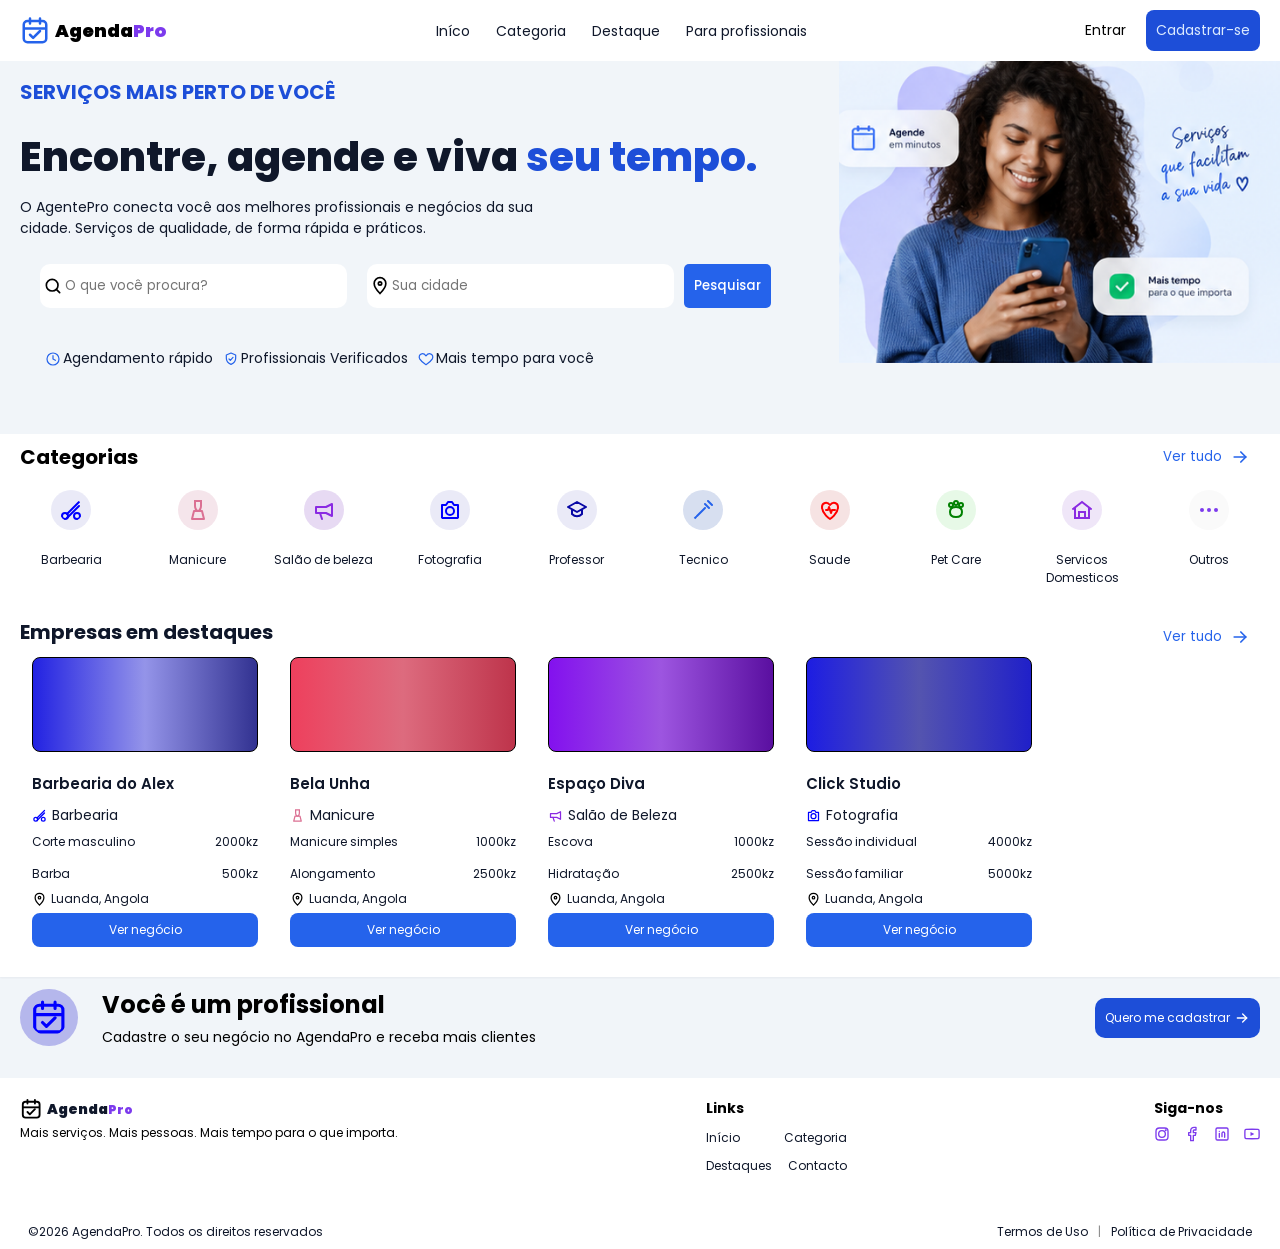
==== commit c9fcbcf2: "Atualização da font para poppins" ====
--- a/index.html
+++ b/index.html
@@ -95,7 +95,8 @@
                     </div>
                 </div>
             </div>
-            <div class="imagem"><img src="src/images/home-jovem.png" alt="banner"></div>
+            <div class="imagem"><img src="src/images/home-jovem.png" alt="Moça com telefone agendando com o AgendaPro">
+            </div>
         </section>
         <section id="categoria">
             <div class="all-view">
--- a/src/css/home/style.css
+++ b/src/css/home/style.css
@@ -1,9 +1,10 @@
 body {
     min-height: 100vh;
     display: flex;
+    justify-content: center;
     flex-direction: column;
     background-color: var(--surface-secondary);
-    padding: 20px 0;
+    width: 100%;
 }
 
 html,
@@ -12,34 +13,34 @@
 }
 
 .container {
-    display: block;
-    margin: auto;
-    flex-direction: column;
-    width: 1080px;
-    max-width: 100%;
+    height: 100%;
+    display: flex;
+    flex-direction: column;
+    width: 100%;
     margin-top: 37px;
+    position: relative;
+    left: 50%;
+    transform: translate(-50%);
 }
 
 section {
-    max-width: 100%;
+    width: 100%;
 }
 
 #home {
     display: flex;
     justify-content: space-between;
     padding: 0 0 20px 20px;
-    max-width: 100%;
     box-shadow: var(--shadow-sm);
 }
 
 #home .imagem {
-    min-width: 240px;
-    max-width: 400px;
+    height: auto;
+    min-width: 400px;
 }
 
 #home img {
     width: 100%;
-    object-fit: cover;
 }
 
 .content {
@@ -57,6 +58,7 @@
 .content h1 {
     color: var(--text-primary);
     font-size: clamp(1.1rem, 4vw, 2.5em);
+    font-weight: 800;
     padding: 10px 0;
 }
 
@@ -67,6 +69,7 @@
 .content p {
     color: var(--text-primary);
     font-size: 14px;
+    font-weight: 400;
     width: 70%;
     margin-bottom: 10px;
 }
@@ -220,20 +223,22 @@
     display: flex;
     justify-content: flex-start;
     gap: 8px;
-    flex-wrap: wrap;
+    width: 100%;
+    flex-wrap: nowrap;
 }
 
 .cards-destaque .cards {
     display: flex;
     flex-direction: column;
-    width: 200px;
-    gap: 8px;
+    max-width: 250px;
+    width: 100%;
+    gap: 15px;
     padding: 0 12px;
 }
 
 .cards-destaque .cards .cards-img {
-    width: 100%;
-    height: 70px;
+    max-width: 100%;
+    height: 95px;
     border: 1px solid #000;
     border-radius: 8px;
 }
@@ -257,6 +262,7 @@
 .cards-destaque .cards-info {
     display: flex;
     flex-direction: column;
+    width: 100%;
 }
 
 .cards-info h2 {
@@ -504,6 +510,7 @@
 footer .copyright {
     display: flex;
     justify-content: space-between;
+    padding: 8px;
     margin-top: 30px;
 }
 
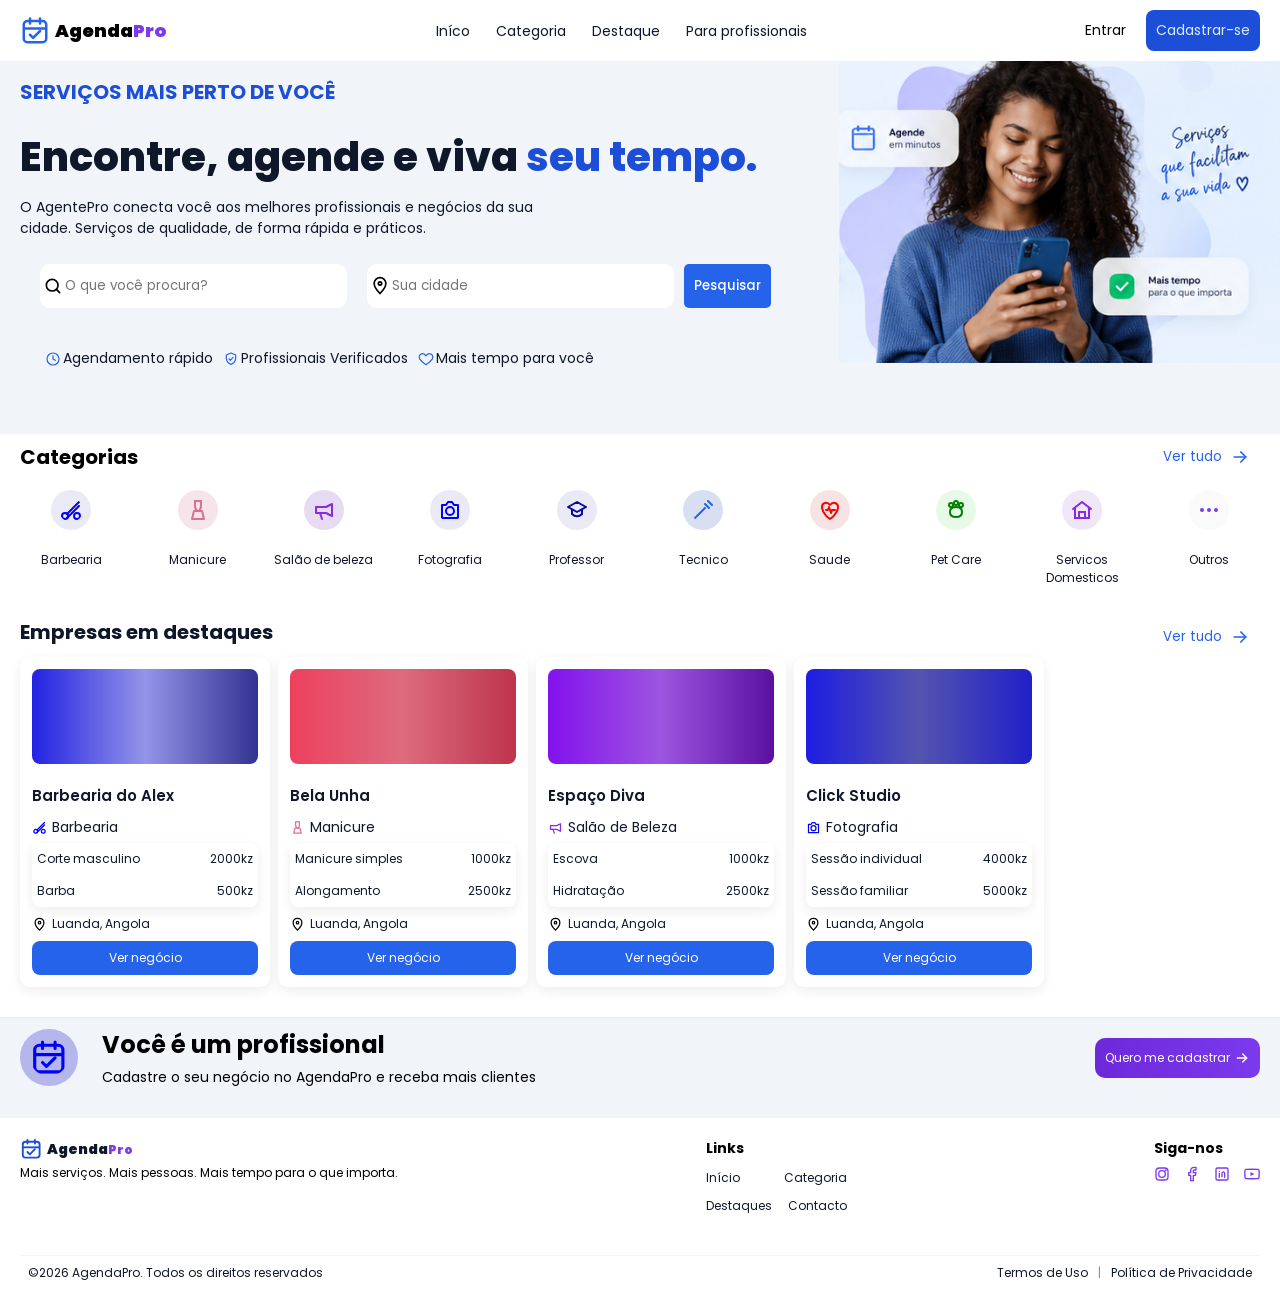
==== commit 2d8e2304: "Finalização do header e banner da business.html" ====
--- a/index.html
+++ b/index.html
@@ -42,7 +42,7 @@
                 <h1>Encontre, agende e viva <span>seu tempo.</span></h1>
                 <p>O AgentePro conecta você aos melhores profissionais e negócios da sua cidade. Serviços de qualidade,
                     de forma rápida e práticos.</p>
-                <div class="search-content">
+                <form action="#" class="search-content">
                     <div class="content-input">
                         <svg viewBox="0 0 24 24" fill="none" width="20px">
                             <circle cx="11" cy="11" r="7" stroke="currentColor" stroke-width="2" />
@@ -61,7 +61,7 @@
                         <input type="text" name="" id="location" placeholder="Sua cidade">
                     </div>
                     <button type="button" class="pesquisar">Pesquisar</button>
-                </div>
+                </form>
                 <div class="content-info">
                     <div class="info">
                         <svg width="24" height="24" viewBox="0 0 24 24" fill="none" xmlns="http://www.w3.org/2000/svg"
--- a/src/css/home/style.css
+++ b/src/css/home/style.css
@@ -35,7 +35,7 @@
 }
 
 #home .imagem {
-    height: auto;
+    height: 100%;
     min-width: 400px;
 }
 
@@ -44,8 +44,6 @@
 }
 
 .content {
-    position: relative;
-    z-index: 99;
     padding: 30px 14px 20px 0;
 }
 
@@ -233,13 +231,14 @@
     max-width: 250px;
     width: 100%;
     gap: 15px;
-    padding: 0 12px;
+    padding: 12px;
+    border-radius: 10px;
+    box-shadow: var(--shadow-md);
 }
 
 .cards-destaque .cards .cards-img {
     max-width: 100%;
     height: 95px;
-    border: 1px solid #000;
     border-radius: 8px;
 }
 
@@ -309,6 +308,9 @@
     flex-direction: column;
     justify-content: space-between;
     gap: 10px;
+    padding: 5px;
+    border-radius: 8px;
+    box-shadow: var(--shadow-md);
 }
 
 .price {
@@ -325,8 +327,8 @@
 .card-location {
     display: flex;
     align-items: center;
-    gap: 4px;
-    padding: 5px 0;
+    gap: 5px;
+    padding: 8px 0;
 }
 
 .card-location svg {
@@ -391,7 +393,7 @@
 
 #profissional button {
     height: 40px;
-    background: var(--primary-dark);
+    background: linear-gradient(90deg, var(--secondary-dark) 0%, var(--secondary) 100%);
     color: #fff;
     display: flex;
     align-items: center;
@@ -447,6 +449,7 @@
 }
 
 .agendaPro-info svg {
+    color: var(--primary-dark);
     width: 1.4rem;
 }
 
@@ -512,6 +515,7 @@
     justify-content: space-between;
     padding: 8px;
     margin-top: 30px;
+    border-top: 1px solid var(--border-light);
 }
 
 .copyright span {
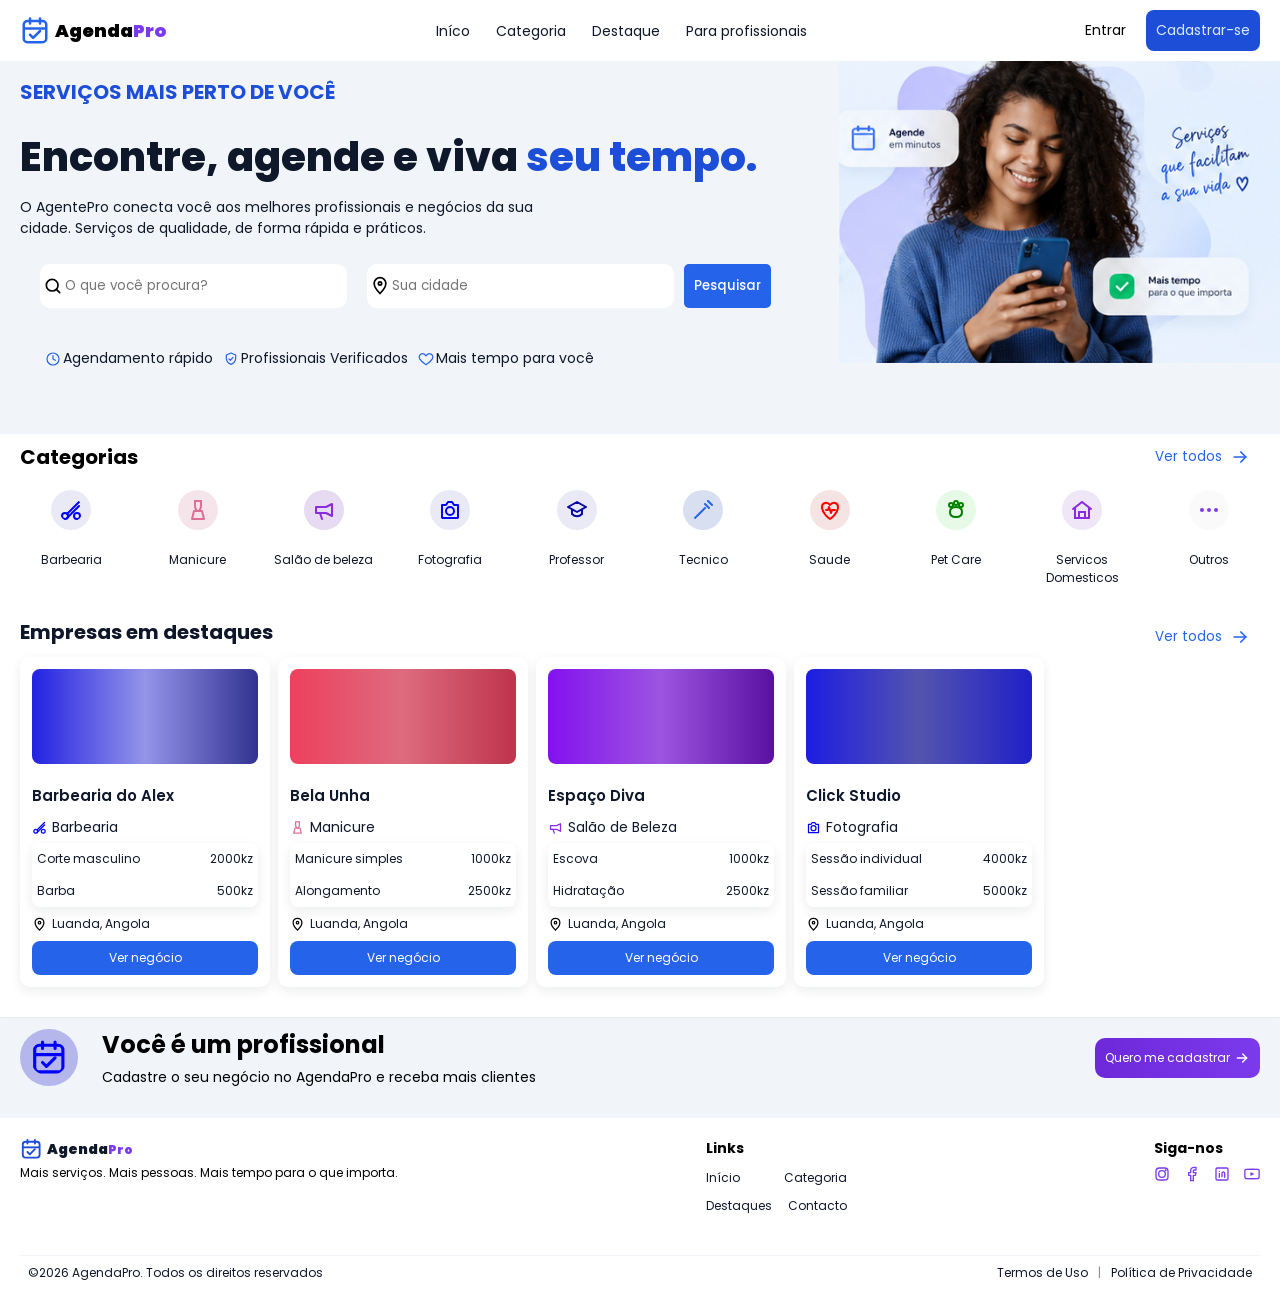
==== commit ce59f02a: "Fiz o tabsNav, terminei toda estrutura html da section visão geral e modifiquei alguns svgs do proje" ====
--- a/index.html
+++ b/index.html
@@ -102,7 +102,7 @@
             <div class="all-view">
                 <h1>Categorias</h1>
                 <button type="button" class="btn-view">
-                    <span>Ver tudo</span>
+                    <span>Ver todos</span>
                     <svg viewBox="0 0 24 24" fill="none" width="20px">
                         <path d="M5 12H19" stroke="currentColor" stroke-width="2" stroke-linecap="round" />
                         <path d="M13 6L19 12L13 18" stroke="currentColor" stroke-width="2" stroke-linecap="round"
@@ -239,7 +239,7 @@
             <div class="all-view">
                 <h1>Empresas em destaques</h1>
                 <button type="button" class="btn-view">
-                    <span>Ver tudo</span>
+                    <span>Ver todos</span>
                     <svg viewBox="0 0 24 24" fill="none" width="20px">
                         <path d="M5 12H19" stroke="currentColor" stroke-width="2" stroke-linecap="round" />
                         <path d="M13 6L19 12L13 18" stroke="currentColor" stroke-width="2" stroke-linecap="round"
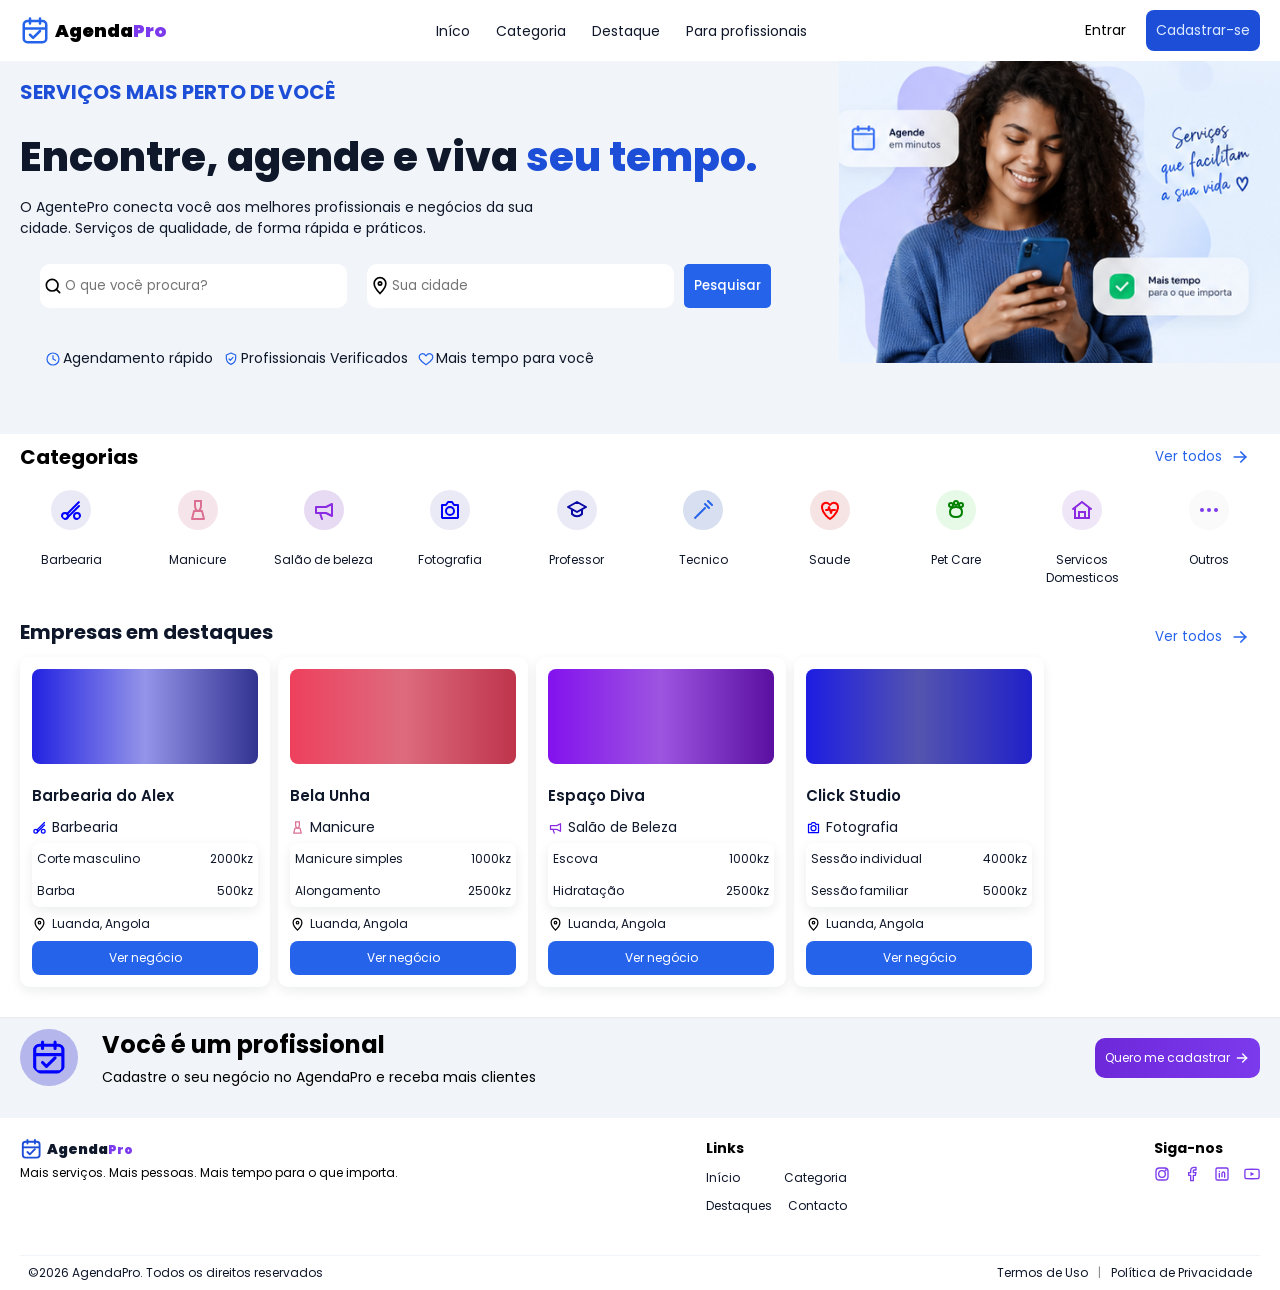
==== commit 34a1f4f7: "HTML da page resultados finaalizado" ====
--- a/index.html
+++ b/index.html
@@ -6,7 +6,7 @@
     <meta name="viewport" content="width=device-width, initial-scale=1.0">
     <link rel="stylesheet" href="src/css/import.css">
     <link rel="stylesheet" href="src/css/home/style.css">
-    <title>AgendaPro - Home</title>
+    <title>AgendaPro - Área pública</title>
 </head>
 
 <body>
--- a/src/css/import.css
+++ b/src/css/import.css
@@ -1,3 +1,4 @@
+@import url('varieble.css');
+@import url('reset.css');
 @import url('header.css');
-@import url('varieble.css');
-@import url('reset.css');+@import url('footer.css');
--- a/src/css/home/style.css
+++ b/src/css/home/style.css
@@ -415,130 +415,4 @@
 
 #profissional button:hover {
     transform: scale(1.03);
-}
-
-footer {
-    background-color: var(--surface);
-    display: flex;
-    flex-direction: column;
-    justify-content: space-between;
-    gap: 10px;
-    padding: 20px 20px 0 20px;
-}
-
-.footer-content {
-    display: flex;
-    justify-content: space-between;
-    gap: 5px;
-}
-
-.agendaPro-content {
-    display: flex;
-    flex-direction: column;
-    gap: 4px;
-}
-
-.agendaPro-content span {
-    font-size: clamp(10px, 4vw, 12px);
-}
-
-.agendaPro-info {
-    display: flex;
-    align-items: center;
-    gap: 5px;
-}
-
-.agendaPro-info svg {
-    color: var(--primary-dark);
-    width: 1.4rem;
-}
-
-.agendaPro-info h2 {
-    color: var(--text-primary);
-    font-size: clamp(10px, 4vw, 14px);
-    font-weight: 900;
-}
-
-.agendaPro-info h2 span {
-    color: var(--secondary);
-}
-
-.footer-links {
-    display: flex;
-    flex-direction: column;
-    gap: 10px;
-}
-
-.footer-links h2 {
-    font-size: clamp(10px, 4vw, 14px);
-}
-
-.links {
-    display: flex;
-    justify-content: space-between;
-    gap: 16px;
-}
-
-.links a {
-    color: var(--text-primary);
-    text-decoration: none;
-    font-size: clamp(10px, 4vw, 12px);
-}
-
-.links a:hover {
-    color: var(--primary-dark);
-}
-
-.social-media {
-    display: flex;
-    flex-direction: column;
-    gap: 5px;
-}
-
-.social-media h2 {
-    font-size: clamp(10px, 4vw, 14px);
-}
-
-.social-media .icon-media {
-    display: flex;
-    justify-content: space-between;
-    gap: 14px;
-}
-
-.icon-media a svg {
-    width: 1rem;
-    color: #000;
-}
-
-footer .copyright {
-    display: flex;
-    justify-content: space-between;
-    padding: 8px;
-    margin-top: 30px;
-    border-top: 1px solid var(--border-light);
-}
-
-.copyright span {
-    color: var(--text-primary);
-    font-size: clamp(10px, 4vw, 12px);
-}
-
-.copyright div {
-    display: flex;
-    justify-content: space-between;
-}
-
-.copyright a {
-    color: var(--text-primary);
-    text-decoration: none;
-    font-size: clamp(10px, 4vw, 12px);
-}
-
-.copyright a:hover {
-    color: var(--primary-dark);
-}
-
-.copyright a span {
-    color: #00000073;
-    padding: 0 10px;
 }
